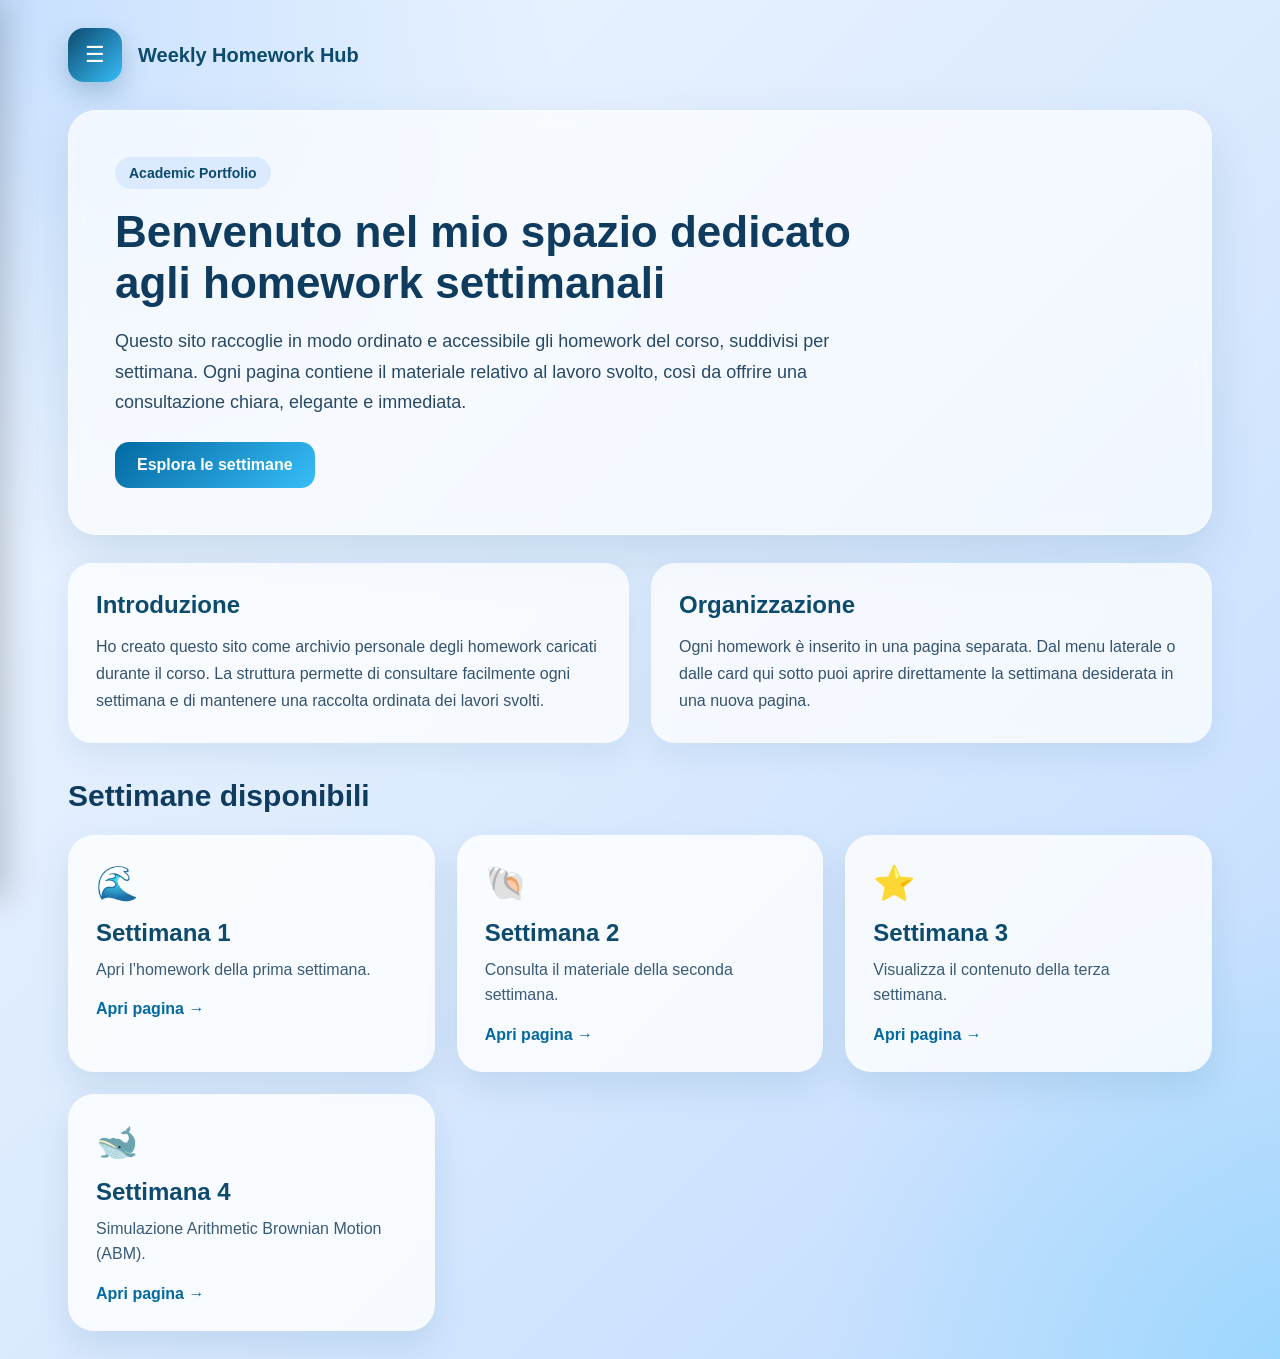
==== index.html @ 52204035 "Update index.html" ====
<!DOCTYPE html>
<html lang="it">
<head>
  <meta charset="UTF-8" />
  <meta name="viewport" content="width=device-width, initial-scale=1.0" />
  <title>Weekly Homework Hub</title>
  <link rel="stylesheet" href="style.css" />
</head>
<body>

  <div class="overlay" id="overlay" onclick="toggleSidebar()"></div>

  <aside class="sidebar" id="sidebar">
    <div class="sidebar-top">
      <h2>Homework Hub</h2>
      <button class="close-btn" onclick="toggleSidebar()">✕</button>
    </div>

    <p class="sidebar-text">Seleziona una settimana</p>

    <nav class="sidebar-nav">
      <a href="settimana1.html" target="_blank">🌊 Settimana 1</a>
      <a href="settimana2.html" target="_blank">🐚 Settimana 2</a>
      <a href="settimana3.html" target="_blank">⭐ Settimana 3</a>
      <a href="settimana4.html" target="_blank">🐋 Settimana 4</a>
    </nav>
  </aside>

  <main class="main-content">
    <header class="topbar">
      <button class="menu-btn" onclick="toggleSidebar()">☰</button>
      <div class="brand">Weekly Homework Hub</div>
    </header>

    <section class="hero">
      <div class="hero-badge">Academic Portfolio</div>
      <h1>Benvenuto nel mio spazio dedicato agli homework settimanali</h1>
      <p>
        Questo sito raccoglie in modo ordinato e accessibile gli homework del corso,
        suddivisi per settimana. Ogni pagina contiene il materiale relativo al lavoro svolto,
        così da offrire una consultazione chiara, elegante e immediata.
      </p>
      <a href="#settimane" class="hero-btn">Esplora le settimane</a>
    </section>

    <section class="intro-section">
      <div class="intro-card">
        <h2>Introduzione</h2>
        <p>
          Ho creato questo sito come archivio personale degli homework caricati durante il corso.
          La struttura permette di consultare facilmente ogni settimana e di mantenere una raccolta
          ordinata dei lavori svolti.
        </p>
      </div>

      <div class="intro-card">
        <h2>Organizzazione</h2>
        <p>
          Ogni homework è inserito in una pagina separata. Dal menu laterale o dalle card qui sotto
          puoi aprire direttamente la settimana desiderata in una nuova pagina.
        </p>
      </div>
    </section>

    <section class="weeks-section" id="settimane">
      <h2 class="section-title">Settimane disponibili</h2>

      <div class="weeks-grid">
        <a class="week-card" href="settimana1.html" target="_blank">
          <div class="week-icon">🌊</div>
          <h3>Settimana 1</h3>
          <p>Apri l’homework della prima settimana.</p>
          <span>Apri pagina →</span>
        </a>

        <a class="week-card" href="settimana2.html" target="_blank">
          <div class="week-icon">🐚</div>
          <h3>Settimana 2</h3>
          <p>Consulta il materiale della seconda settimana.</p>
          <span>Apri pagina →</span>
        </a>

        <a class="week-card" href="settimana3.html" target="_blank">
          <div class="week-icon">⭐</div>
          <h3>Settimana 3</h3>
          <p>Visualizza il contenuto della terza settimana.</p>
          <span>Apri pagina →</span>
        </a>

        <a class="week-card" href="settimana4.html" target="_blank">
          <div class="week-icon">🐋</div>
          <h3>Settimana 4</h3>
          <p>Simulazione Arithmetic Brownian Motion (ABM).</p>
          <span>Apri pagina →</span>
        </a>
      </div>
    </section>
  </main>

  <script
---- style.css ----
*{
  margin: 0;
  padding: 0;
  box-sizing: border-box;
  font-family: Arial, sans-serif;
}

html {
  scroll-behavior: smooth;
}

body {
  min-height: 100vh;
  background:
    radial-gradient(circle at top left, rgba(191, 219, 254, 0.85), transparent 30%),
    radial-gradient(circle at bottom right, rgba(125, 211, 252, 0.5), transparent 25%),
    linear-gradient(135deg, #eff6ff, #dbeafe, #bfdbfe);
  color: #0f2942;
}

/* LANDING PAGE */
.landing-page {
  overflow: hidden;
  position: relative;
  display: flex;
  align-items: center;
  justify-content: center;
  background:
    radial-gradient(circle at 20% 20%, rgba(255,255,255,0.18), transparent 20%),
    radial-gradient(circle at 80% 30%, rgba(125,211,252,0.15), transparent 22%),
    linear-gradient(180deg, #031525, #083358, #0c4a6e, #0369a1, #0ea5e9);
}

/* Luci */
.landing-glow {
  position: absolute;
  border-radius: 999px;
  filter: blur(90px);
  z-index: 0;
  opacity: 0.45;
}

.landing-glow-1 {
  width: 280px;
  height: 280px;
  background: rgba(186, 230, 253, 0.35);
  top: 8%;
  left: 8%;
}

.landing-glow-2 {
  width: 340px;
  height: 340px;
  background: rgba(255, 255, 255, 0.14);
  bottom: 8%;
  right: 10%;
}

/* Onde */
.wave {
  position: absolute;
  left: -10%;
  width: 120%;
  border-radius: 45% 55% 0 0;
  opacity: 0.18;
  z-index: 0;
}

.wave-1 {
  bottom: -30px;
  height: 180px;
  background: linear-gradient(180deg, rgba(255,255,255,0.18), rgba(186,230,253,0.12));
  animation: waveMove 8s ease-in-out infinite;
}

.wave-2 {
  bottom: -55px;
  height: 220px;
  background: linear-gradient(180deg, rgba(125,211,252,0.14), rgba(255,255,255,0.08));
  animation: waveMove 11s ease-in-out infinite reverse;
}

/* Box centrale */
.landing-container {
  position: relative;
  z-index: 2;
  width: min(90%, 760px);
  text-align: center;
  padding: 54px 36px;
  border-radius: 32px;
  background: rgba(255, 255, 255, 0.08);
  backdrop-filter: blur(16px);
  border: 1px solid rgba(255, 255, 255, 0.14);
  box-shadow: 0 24px 60px rgba(0, 0, 0, 0.22);
  animation: fadeUp 1s ease;
}

.landing-badge {
  display: inline-block;
  padding: 8px 16px;
  border-radius: 999px;
  background: rgba(255,255,255,0.14);
  color: #eff6ff;
  font-size: 14px;
  font-weight: bold;
  margin-bottom: 18px;
  letter-spacing: 0.3px;
}

.landing-container h1 {
  font-size: 56px;
  color: white;
  margin-bottom: 18px;
  line-height: 1.08;
}

.landing-container p {
  font-size: 18px;
  line-height: 1.75;
  color: #e0f2fe;
  max-width: 620px;
  margin: 0 auto 24px auto;
}

.loading-text {
  font-size: 17px;
  color: #dbeafe;
  margin-bottom: 28px;
  letter-spacing: 1px;
  animation: pulseText 1.8s infinite;
}

.enter-btn {
  display: inline-block;
  text-decoration: none;
  background: linear-gradient(135deg, #ffffff, #dbeafe);
  color: #0c4a6e;
  padding: 15px 28px;
  border-radius: 16px;
  font-weight: bold;
  font-size: 16px;
  transition: 0.25s ease;
  box-shadow: 0 10px 30px rgba(0,0,0,0.18);
}

.enter-btn:hover {
  transform: translateY(-3px) scale(1.02);
  box-shadow: 0 16px 34px rgba(0,0,0,0.24);
}

/* Elementi marini */
.ocean-elements {
  position: absolute;
  inset: 0;
  overflow: hidden;
  z-index: 1;
  pointer-events: none;
}

/* Bolle */
.bubble {
  position: absolute;
  bottom: -80px;
  border-radius: 50%;
  background: radial-gradient(circle at 30% 30%, rgba(255,255,255,0.9), rgba(186,230,253,0.22));
  border: 1px solid rgba(255,255,255,0.28);
  opacity: 0.6;
  animation: bubbleRise linear infinite;
}

.bubble-1 { left: 8%; width: 18px; height: 18px; animation-duration: 7s; animation-delay: 0s; }
.bubble-2 { left: 16%; width: 26px; height: 26px; animation-duration: 10s; animation-delay: 2s; }
.bubble-3 { left: 27%; width: 14px; height: 14px; animation-duration: 8s; animation-delay: 1s; }
.bubble-4 { left: 39%; width: 22px; height: 22px; animation-duration: 11s; animation-delay: 3s; }
.bubble-5 { left: 52%; width: 16px; height: 16px; animation-duration: 9s; animation-delay: 1.5s; }
.bubble-6 { left: 64%; width: 28px; height: 28px; animation-duration: 12s; animation-delay: 4s; }
.bubble-7 { left: 73%; width: 15px; height: 15px; animation-duration: 8.5s; animation-delay: 2.2s; }
.bubble-8 { left: 84%; width: 24px; height: 24px; animation-duration: 10.5s; animation-delay: 5s; }
.bubble-9 { left: 91%; width: 13px; height: 13px; animation-duration: 7.5s; animation-delay: 2.8s; }
.bubble-10 { left: 96%; width: 20px; height: 20px; animation-duration: 9.5s; animation-delay: 4.5s; }

/* Forme marine */
.sea-shape {
  position: absolute;
  opacity: 0.24;
  animation: floatSoft 8s ease-in-out infinite;
}

/* Conchiglia */
.shell {
  width: 70px;
  height: 55px;
  background: linear-gradient(180deg, rgba(255,255,255,0.55), rgba(186,230,253,0.18));
  border-radius: 50% 50% 60% 60%;
  box-shadow: inset 0 0 0 2px rgba(255,255,255,0.12);
}

.shell::before,
.shell::after {
  content: "";
  position: absolute;
  top: 8px;
  bottom: 8px;
  width: 2px;
  background: rgba(255,255,255,0.18);
  border-radius: 2px;
}

.shell::before {
  left: 24px;
}

.shell::after {
  right: 24px;
}

.shell-1 {
  left: 10%;
  top: 18%;
}

.shell-2 {
  right: 12%;
  top: 62%;
  transform: scale(0.85);
}

/* Stella marina */
.starfish {
  width: 54px;
  height: 54px;
}

.starfish::before,
.starfish::after {
  content: "";
  position: absolute;
  inset: 0;
  background: rgba(255,255,255,0.16);
  clip-path: polygon(50% 0%, 61% 35%, 98% 35%, 68% 57%, 79% 92%, 50% 70%, 21% 92%, 32% 57%, 2% 35%, 39% 35%);
  border-radius: 12px;
}

.starfish::after {
  transform: rotate(18deg);
  opacity: 0.65;
}

.starfish-1 {
  left: 78%;
  top: 20%;
}

.starfish-2 {
  left: 22%;
  top: 72%;
  transform: scale(0.8);
}

/* Corallo */
.coral {
  width: 52px;
  height: 80px;
}

.coral::before,
.coral::after {
  content: "";
  position: absolute;
  bottom: 0;
  width: 12px;
  background: rgba(255,255,255,0.14);
  border-radius: 20px 20px 0 0;
}

.coral::before {
  height: 80px;
  left: 20px;
}

.coral::after {
  height: 55px;
  left: 0;
  transform: rotate(-18deg);
}

.coral span {
  display: none;
}

.coral-1 {
  left: 6%;
  bottom: 12%;
}

.coral-2 {
  right: 7%;
  bottom: 16%;
  transform: scale(0.9);
}

/* Overlay */
.overlay {
  position: fixed;
  inset: 0;
  background: rgba(0, 20, 40, 0.28);
  opacity: 0;
  visibility: hidden;
  transition: 0.3s ease;
  z-index: 998;
}

.overlay.active {
  opacity: 1;
  visibility: visible;
}

/* Sidebar */
.sidebar {
  position: fixed;
  top: 0;
  left: -290px;
  width: 290px;
  height: 100%;
  background: linear-gradient(180deg, #0f3b5f, #0c4a6e, #0369a1);
  color: white;
  padding: 24px 20px;
  z-index: 999;
  transition: left 0.35s ease;
  box-shadow: 8px 0 30px rgba(0, 0, 0, 0.18);
}

.sidebar.active {
  left: 0;
}

.sidebar-top {
  display: flex;
  align-items: center;
  justify-content: space-between;
  margin-bottom: 18px;
}

.sidebar-top h2 {
  font-size: 24px;
  font-weight: bold;
}

.close-btn {
  background: rgba(255, 255, 255, 0.15);
  border: none;
  color: white;
  font-size: 18px;
  width: 36px;
  height: 36px;
  border-radius: 10px;
  cursor: pointer;
  transition: 0.2s ease;
}

.close-btn:hover {
  background: rgba(255, 255, 255, 0.25);
}

.sidebar-text {
  font-size: 14px;
  opacity: 0.9;
  margin-bottom: 24px;
}

.sidebar-nav {
  display: flex;
  flex-direction: column;
  gap: 12px;
}

.sidebar-nav a {
  text-decoration: none;
  color: white;
  padding: 14px 16px;
  border-radius: 14px;
  background: rgba(255, 255, 255, 0.1);
  transition: 0.25s ease;
  font-size: 17px;
}

.sidebar-nav a:hover {
  transform: translateX(6px);
  background: rgba(255, 255, 255, 0.2);
}

/* Main */
.main-content {
  padding: 28px;
  max-width: 1200px;
  margin: 0 auto;
}

.topbar {
  display: flex;
  align-items: center;
  gap: 16px;
  margin-bottom: 28px;
}

.menu-btn {
  border: none;
  background: linear-gradient(135deg, #0c4a6e, #38bdf8);
  color: white;
  font-size: 22px;
  width: 54px;
  height: 54px;
  border-radius: 16px;
  cursor: pointer;
  box-shadow: 0 10px 25px rgba(12, 74, 110, 0.25);
  transition: transform 0.2s ease, box-shadow 0.2s ease;
}

.menu-btn:hover {
  transform: translateY(-2px);
  box-shadow: 0 14px 30px rgba(12, 74, 110, 0.35);
}

.brand {
  font-size: 20px;
  font-weight: 700;
  color: #0c4a6e;
}

/* Hero */
.hero {
  background: rgba(255, 255, 255, 0.68);
  backdrop-filter: blur(10px);
  border: 1px solid rgba(255, 255, 255, 0.48);
  border-radius: 28px;
  padding: 46px;
  box-shadow: 0 20px 50px rgba(12, 74, 110, 0.12);
  margin-bottom: 28px;
  animation: fadeUp 0.8s ease;
}

.hero-badge {
  display: inline-block;
  background: #dbeafe;
  color: #0c4a6e;
  padding: 8px 14px;
  border-radius: 999px;
  font-size: 14px;
  font-weight: bold;
  margin-bottom: 18px;
}

.hero h1 {
  font-size: 44px;
  line-height: 1.15;
  margin-bottom: 18px;
  color: #0f3b5f;
  max-width: 820px;
}

.hero p {
  font-size: 18px;
  line-height: 1.7;
  max-width: 800px;
  color: #284966;
  margin-bottom: 24px;
}

.hero-btn {
  display: inline-block;
  text-decoration: none;
  color: white;
  background: linear-gradient(135deg, #0369a1, #38bdf8);
  padding: 14px 22px;
  border-radius: 14px;
  font-weight: bold;
  transition: 0.25s ease;
}

.hero-btn:hover {
  transform: translateY(-2px);
  box-shadow: 0 10px 20px rgba(3, 105, 161, 0.25);
}

/* Intro */
.intro-section {
  display: grid;
  grid-template-columns: repeat(2, 1fr);
  gap: 22px;
  margin-bottom: 36px;
}

.intro-card {
  background: rgba(255, 255, 255, 0.74);
  backdrop-filter: blur(10px);
  padding: 28px;
  border-radius: 24px;
  box-shadow: 0 12px 30px rgba(12, 74, 110, 0.08);
  animation: fadeUp 1s ease;
}

.intro-card h2 {
  color: #0c4a6e;
  margin-bottom: 14px;
  font-size: 24px;
}

.intro-card p {
  line-height: 1.7;
  color: #35536e;
}

/* Weeks */
.weeks-section {
  margin-top: 10px;
}

.section-title {
  font-size: 30px;
  color: #0f3b5f;
  margin-bottom: 22px;
}

.weeks-grid {
  display: grid;
  grid-template-columns: repeat(3, 1fr);
  gap: 22px;
}

.week-card {
  text-decoration: none;
  color: inherit;
  background: rgba(255, 255, 255, 0.8);
  backdrop-filter: blur(8px);
  border-radius: 26px;
  padding: 28px;
  box-shadow: 0 16px 35px rgba(12, 74, 110, 0.1);
  transition: transform 0.25s ease, box-shadow 0.25s ease;
  animation: fadeUp 1.1s ease;
}

.week-card:hover {
  transform: translateY(-8px);
  box-shadow: 0 22px 45px rgba(12, 74, 110, 0.16);
}

.week-icon {
  font-size: 34px;
  margin-bottom: 16px;
}

.week-card h3 {
  font-size: 24px;
  color: #0c4a6e;
  margin-bottom: 10px;
}

.week-card p {
  line-height: 1.6;
  color: #3a5b76;
  margin-bottom: 18px;
}

.week-card span {
  color: #0369a1;
  font-weight: bold;
}

/* Pages weeks */
.week-page {
  min-height: 100vh;
  padding: 36px 20px;
}

.week-wrapper {
  max-width: 1000px;
  margin: 0 auto;
}

.back-link {
  display: inline-block;
  margin-bottom: 20px;
  text-decoration: none;
  color: #0c4a6e;
  font-weight: bold;
}

.content-card {
  background: rgba(255, 255, 255, 0.78);
  backdrop-filter: blur(10px);
  border-radius: 28px;
  padding: 34px;
  box-shadow: 0 18px 40px rgba(12, 74, 110, 0.1);
}

.content-card h1 {
  font-size: 38px;
  color: #0f3b5f;
  margin-bottom: 16px;
}

.content-card p {
  font-size: 17px;
  line-height: 1.75;
  color: #35536e;
  margin-bottom: 16px;
}

.homework-box {
  margin-top: 22px;
  padding: 22px;
  border-radius: 20px;
  background: linear-gradient(135deg, #eff6ff, #dbeafe);
  border: 1px solid #bfdbfe;
}

.homework-box h2 {
  color: #0c4a6e;
  margin-bottom: 12px;
}

.homework-box p {
  margin-bottom: 10px;
}

/* Animazioni */
@keyframes fadeUp {
  from {
    opacity: 0;
    transform: translateY(18px);
  }
  to {
    opacity: 1;
    transform: translateY(0);
  }
}

@keyframes pulseText {
  0% {
    opacity: 0.45;
  }
  50% {
    opacity: 1;
  }
  100% {
    opacity: 0.45;
  }
}

@keyframes bubbleRise {
  0% {
    transform: translateY(0) translateX(0) scale(0.9);
    opacity: 0;
  }
  10% {
    opacity: 0.6;
  }
  50% {
    transform: translateY(-45vh) translateX(18px) scale(1.02);
  }
  100% {
    transform: translateY(-115vh) translateX(-12px) scale(1.1);
    opacity: 0;
  }
}

@keyframes floatSoft {
  0% {
    transform: translateY(0px) rotate(0deg);
  }
  50% {
    transform: translateY(-10px) rotate(3deg);
  }
  100% {
    transform: translateY(0px) rotate(0deg);
  }
}

@keyframes waveMove {
  0% {
    transform: translateX(0) translateY(0);
  }
  50% {
    transform: translateX(2%) translateY(-8px);
  }
  100% {
    transform: translateX(0) translateY(0);
  }
}

/* Responsive */
@media (max-width: 900px) {
  .landing-container h1 {
    font-size: 40px;
  }

  .landing-container p {
    font-size: 16px;
  }

  .hero h1 {
    font-size: 34px;
  }

  .intro-section {
    grid-template-columns: 1fr;
  }

  .weeks-grid {
    grid-template-columns: 1fr;
  }

  .landing-container {
    padding: 42px 24px;
  }

  .shell,
  .starfish,
  .coral {
    transform: scale(0.75);
  }
}
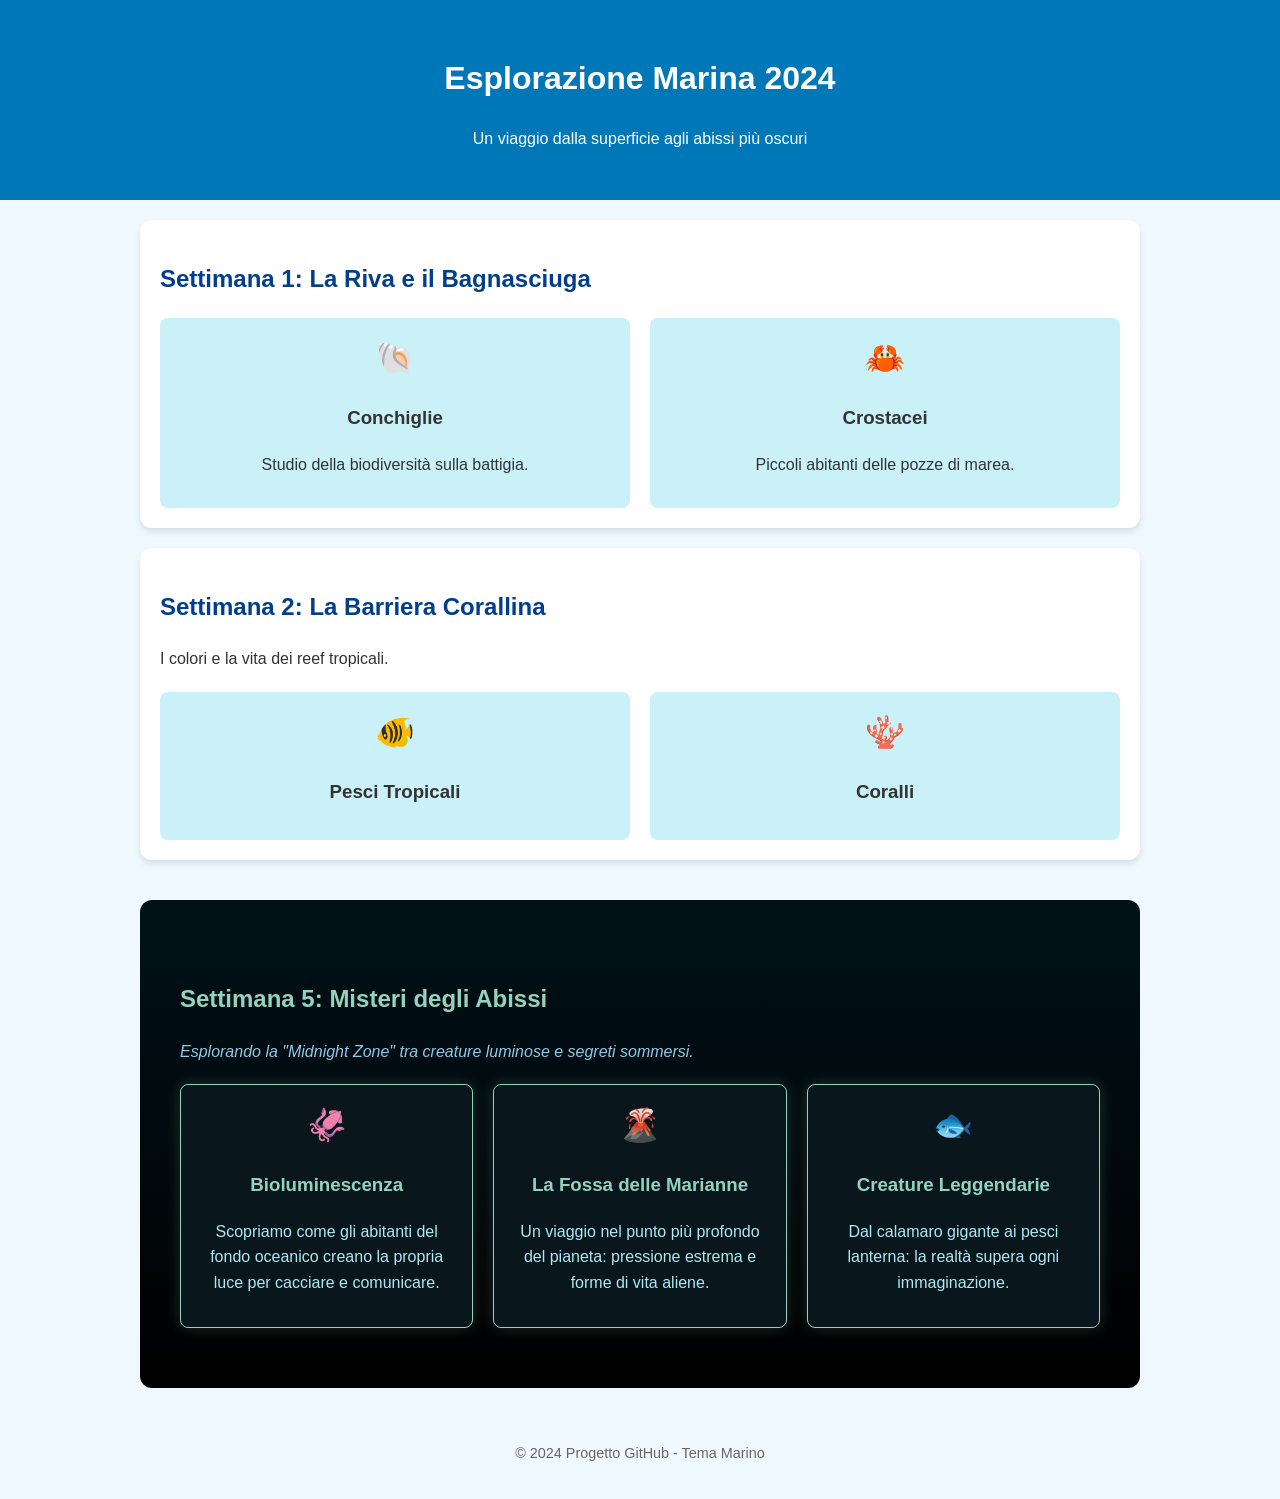
==== commit 8f203f66: "Update index.html" ====
--- a/index.html
+++ b/index.html
@@ -1,101 +1,162 @@
 <!DOCTYPE html>
 <html lang="it">
 <head>
-  <meta charset="UTF-8" />
-  <meta name="viewport" content="width=device-width, initial-scale=1.0" />
-  <title>Weekly Homework Hub</title>
-  <link rel="stylesheet" href="style.css" />
+    <meta charset="UTF-8">
+    <meta name="viewport" content="width=device-width, initial-scale=1.0">
+    <title>Il Mio Diario Marino</title>
+    <style>
+        /* Reset e Stili Base */
+        body {
+            font-family: 'Segoe UI', Tahoma, Geneva, Verdana, sans-serif;
+            margin: 0;
+            line-height: 1.6;
+            background-color: #f0f8ff;
+            color: #333;
+        }
+
+        header {
+            background-color: #0077b6;
+            color: white;
+            text-align: center;
+            padding: 2rem 0;
+        }
+
+        .container {
+            max-width: 1000px;
+            margin: auto;
+            padding: 20px;
+        }
+
+        /* Stile Sezioni Settimane 1-4 */
+        .marine-section {
+            background: white;
+            margin-bottom: 20px;
+            padding: 20px;
+            border-radius: 12px;
+            box-shadow: 0 4px 6px rgba(0,0,0,0.1);
+        }
+
+        h2 { color: #023e8a; }
+
+        .content-grid {
+            display: grid;
+            grid-template-columns: repeat(auto-fit, minmax(250px, 1fr));
+            gap: 20px;
+            margin-top: 20px;
+        }
+
+        .card {
+            padding: 15px;
+            border-radius: 8px;
+            background: #caf0f8;
+            text-align: center;
+            transition: transform 0.3s ease;
+        }
+
+        .card:hover { transform: translateY(-5px); }
+        .icon { font-size: 2rem; display: block; margin-bottom: 10px; }
+
+        /* --- STILE SPECIALE SETTIMANA 5: ABISSI --- */
+        .deep-sea {
+            background: linear-gradient(180deg, #001219 0%, #000000 100%);
+            color: #e0fbfc;
+            border-radius: 12px;
+            padding: 40px 20px;
+            margin-top: 40px;
+        }
+
+        .deep-sea h2 { color: #94d2bd; }
+        .deep-sea .subtitle { color: #8ecae6; font-style: italic; }
+
+        .bioluminescence {
+            border: 1px solid #94d2bd;
+            box-shadow: 0 0 15px rgba(148, 210, 189, 0.2);
+            background: rgba(10, 25, 30, 0.9) !important;
+        }
+
+        .deep-sea .card h3 { color: #94d2bd; }
+        .deep-sea .card p { color: #ade8f4; }
+
+        footer {
+            text-align: center;
+            padding: 20px;
+            font-size: 0.9rem;
+            color: #666;
+        }
+    </style>
 </head>
 <body>
 
-  <div class="overlay" id="overlay" onclick="toggleSidebar()"></div>
+<header>
+    <h1>Esplorazione Marina 2024</h1>
+    <p>Un viaggio dalla superficie agli abissi più oscuri</p>
+</header>
 
-  <aside class="sidebar" id="sidebar">
-    <div class="sidebar-top">
-      <h2>Homework Hub</h2>
-      <button class="close-btn" onclick="toggleSidebar()">✕</button>
-    </div>
+<div class="container">
 
-    <p class="sidebar-text">Seleziona una settimana</p>
-
-    <nav class="sidebar-nav">
-      <a href="settimana1.html" target="_blank">🌊 Settimana 1</a>
-      <a href="settimana2.html" target="_blank">🐚 Settimana 2</a>
-      <a href="settimana3.html" target="_blank">⭐ Settimana 3</a>
-      <a href="settimana4.html" target="_blank">🐋 Settimana 4</a>
-    </nav>
-  </aside>
-
-  <main class="main-content">
-    <header class="topbar">
-      <button class="menu-btn" onclick="toggleSidebar()">☰</button>
-      <div class="brand">Weekly Homework Hub</div>
-    </header>
-
-    <section class="hero">
-      <div class="hero-badge">Academic Portfolio</div>
-      <h1>Benvenuto nel mio spazio dedicato agli homework settimanali</h1>
-      <p>
-        Questo sito raccoglie in modo ordinato e accessibile gli homework del corso,
-        suddivisi per settimana. Ogni pagina contiene il materiale relativo al lavoro svolto,
-        così da offrire una consultazione chiara, elegante e immediata.
-      </p>
-      <a href="#settimane" class="hero-btn">Esplora le settimane</a>
+    <section id="settimana-1" class="marine-section">
+        <h2>Settimana 1: La Riva e il Bagnasciuga</h2>
+        <div class="content-grid">
+            <div class="card">
+                <span class="icon">🐚</span>
+                <h3>Conchiglie</h3>
+                <p>Studio della biodiversità sulla battigia.</p>
+            </div>
+            <div class="card">
+                <span class="icon">🦀</span>
+                <h3>Crostacei</h3>
+                <p>Piccoli abitanti delle pozze di marea.</p>
+            </div>
+        </div>
     </section>
 
-    <section class="intro-section">
-      <div class="intro-card">
-        <h2>Introduzione</h2>
-        <p>
-          Ho creato questo sito come archivio personale degli homework caricati durante il corso.
-          La struttura permette di consultare facilmente ogni settimana e di mantenere una raccolta
-          ordinata dei lavori svolti.
-        </p>
-      </div>
-
-      <div class="intro-card">
-        <h2>Organizzazione</h2>
-        <p>
-          Ogni homework è inserito in una pagina separata. Dal menu laterale o dalle card qui sotto
-          puoi aprire direttamente la settimana desiderata in una nuova pagina.
-        </p>
-      </div>
+    <section id="settimana-2" class="marine-section">
+        <h2>Settimana 2: La Barriera Corallina</h2>
+        <p>I colori e la vita dei reef tropicali.</p>
+        <div class="content-grid">
+            <div class="card">
+                <span class="icon">🐠</span>
+                <h3>Pesci Tropicali</h3>
+            </div>
+            <div class="card">
+                <span class="icon">🪸</span>
+                <h3>Coralli</h3>
+            </div>
+        </div>
     </section>
 
-    <section class="weeks-section" id="settimane">
-      <h2 class="section-title">Settimane disponibili</h2>
+    <section id="settimana-5" class="deep-sea">
+        <div class="container">
+            <h2>Settimana 5: Misteri degli Abissi</h2>
+            <p class="subtitle">Esplorando la "Midnight Zone" tra creature luminose e segreti sommersi.</p>
+            
+            <div class="content-grid">
+                <div class="card bioluminescence">
+                    <span class="icon">🦑</span>
+                    <h3>Bioluminescenza</h3>
+                    <p>Scopriamo come gli abitanti del fondo oceanico creano la propria luce per cacciare e comunicare.</p>
+                </div>
+                
+                <div class="card bioluminescence">
+                    <span class="icon">🌋</span>
+                    <h3>La Fossa delle Marianne</h3>
+                    <p>Un viaggio nel punto più profondo del pianeta: pressione estrema e forme di vita aliene.</p>
+                </div>
+                
+                <div class="card bioluminescence">
+                    <span class="icon">🐟</span>
+                    <h3>Creature Leggendarie</h3>
+                    <p>Dal calamaro gigante ai pesci lanterna: la realtà supera ogni immaginazione.</p>
+                </div>
+            </div>
+        </div>
+    </section>
 
-      <div class="weeks-grid">
-        <a class="week-card" href="settimana1.html" target="_blank">
-          <div class="week-icon">🌊</div>
-          <h3>Settimana 1</h3>
-          <p>Apri l’homework della prima settimana.</p>
-          <span>Apri pagina →</span>
-        </a>
+</div>
 
-        <a class="week-card" href="settimana2.html" target="_blank">
-          <div class="week-icon">🐚</div>
-          <h3>Settimana 2</h3>
-          <p>Consulta il materiale della seconda settimana.</p>
-          <span>Apri pagina →</span>
-        </a>
+<footer>
+    <p>&copy; 2024 Progetto GitHub - Tema Marino</p>
+</footer>
 
-        <a class="week-card" href="settimana3.html" target="_blank">
-          <div class="week-icon">⭐</div>
-          <h3>Settimana 3</h3>
-          <p>Visualizza il contenuto della terza settimana.</p>
-          <span>Apri pagina →</span>
-        </a>
-
-        <a class="week-card" href="settimana4.html" target="_blank">
-          <div class="week-icon">🐋</div>
-          <h3>Settimana 4</h3>
-          <p>Simulazione Arithmetic Brownian Motion (ABM).</p>
-          <span>Apri pagina →</span>
-        </a>
-      </div>
-    </section>
-  </main>
-
-  <script
-
+</body>
+</html>
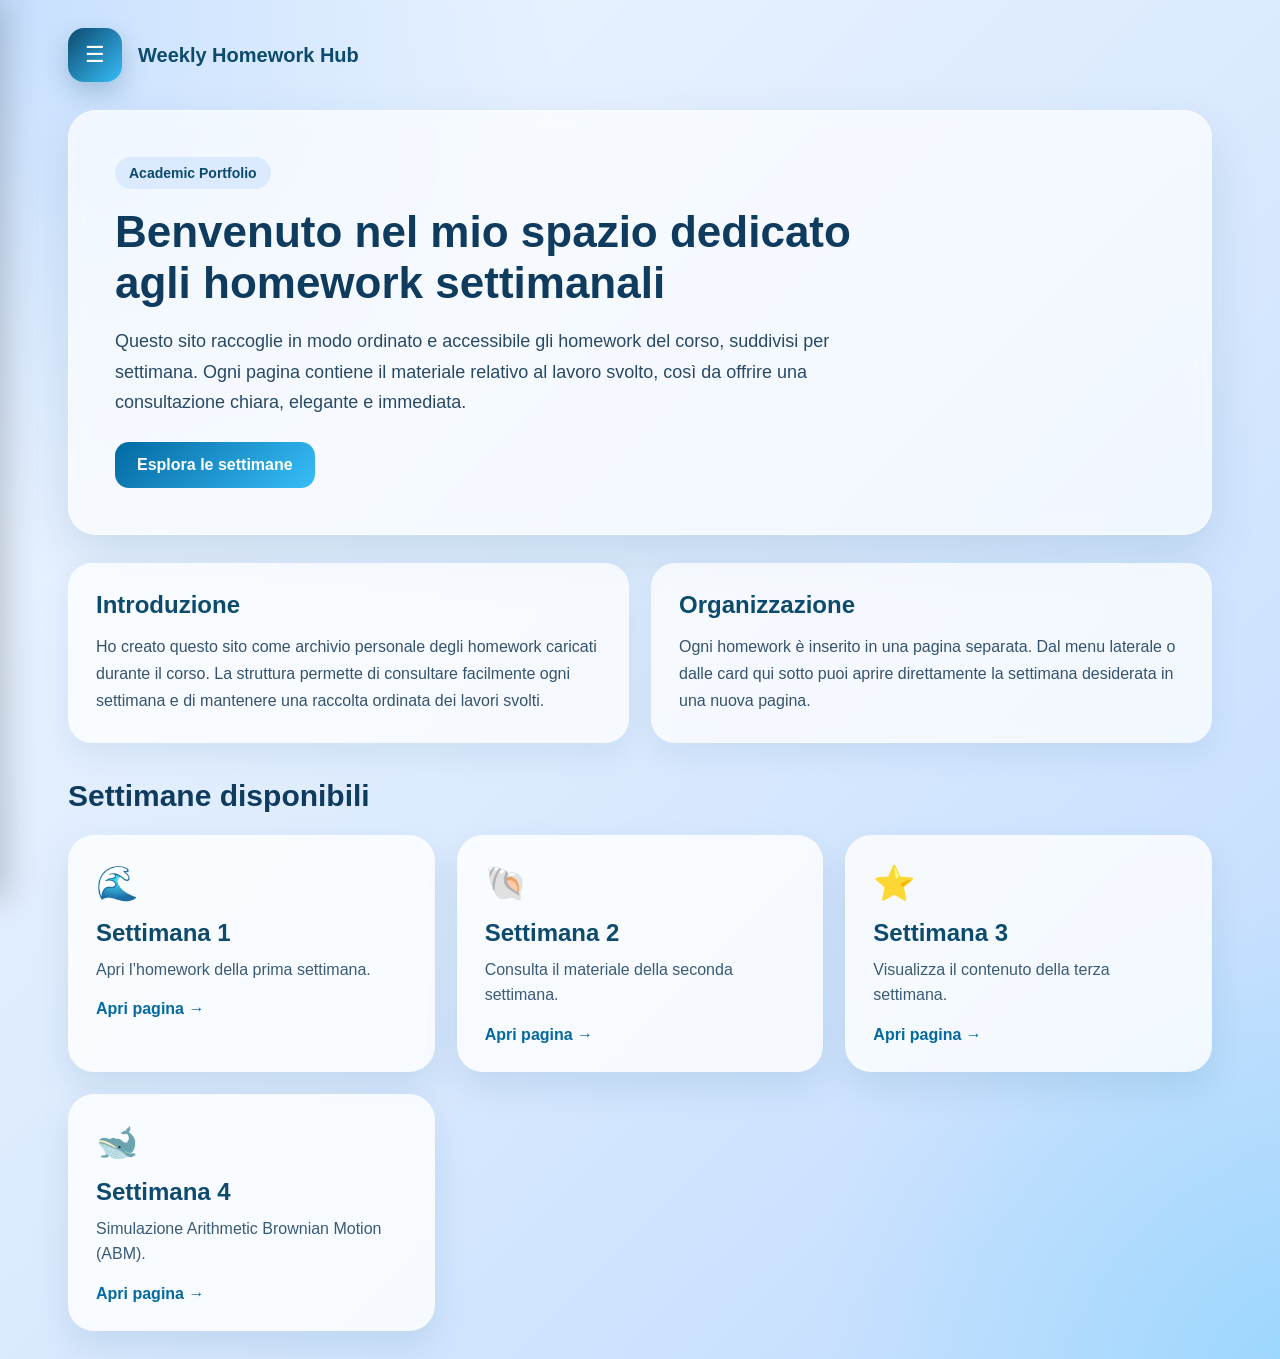
==== commit a8840232: "Update index.html" ====
--- a/index.html
+++ b/index.html
@@ -1,162 +1,110 @@
 <!DOCTYPE html>
 <html lang="it">
 <head>
-    <meta charset="UTF-8">
-    <meta name="viewport" content="width=device-width, initial-scale=1.0">
-    <title>Il Mio Diario Marino</title>
-    <style>
-        /* Reset e Stili Base */
-        body {
-            font-family: 'Segoe UI', Tahoma, Geneva, Verdana, sans-serif;
-            margin: 0;
-            line-height: 1.6;
-            background-color: #f0f8ff;
-            color: #333;
-        }
-
-        header {
-            background-color: #0077b6;
-            color: white;
-            text-align: center;
-            padding: 2rem 0;
-        }
-
-        .container {
-            max-width: 1000px;
-            margin: auto;
-            padding: 20px;
-        }
-
-        /* Stile Sezioni Settimane 1-4 */
-        .marine-section {
-            background: white;
-            margin-bottom: 20px;
-            padding: 20px;
-            border-radius: 12px;
-            box-shadow: 0 4px 6px rgba(0,0,0,0.1);
-        }
-
-        h2 { color: #023e8a; }
-
-        .content-grid {
-            display: grid;
-            grid-template-columns: repeat(auto-fit, minmax(250px, 1fr));
-            gap: 20px;
-            margin-top: 20px;
-        }
-
-        .card {
-            padding: 15px;
-            border-radius: 8px;
-            background: #caf0f8;
-            text-align: center;
-            transition: transform 0.3s ease;
-        }
-
-        .card:hover { transform: translateY(-5px); }
-        .icon { font-size: 2rem; display: block; margin-bottom: 10px; }
-
-        /* --- STILE SPECIALE SETTIMANA 5: ABISSI --- */
-        .deep-sea {
-            background: linear-gradient(180deg, #001219 0%, #000000 100%);
-            color: #e0fbfc;
-            border-radius: 12px;
-            padding: 40px 20px;
-            margin-top: 40px;
-        }
-
-        .deep-sea h2 { color: #94d2bd; }
-        .deep-sea .subtitle { color: #8ecae6; font-style: italic; }
-
-        .bioluminescence {
-            border: 1px solid #94d2bd;
-            box-shadow: 0 0 15px rgba(148, 210, 189, 0.2);
-            background: rgba(10, 25, 30, 0.9) !important;
-        }
-
-        .deep-sea .card h3 { color: #94d2bd; }
-        .deep-sea .card p { color: #ade8f4; }
-
-        footer {
-            text-align: center;
-            padding: 20px;
-            font-size: 0.9rem;
-            color: #666;
-        }
-    </style>
+  <meta charset="UTF-8" />
+  <meta name="viewport" content="width=device-width, initial-scale=1.0" />
+  <title>Weekly Homework Hub</title>
+  <link rel="stylesheet" href="style.css" />
 </head>
 <body>
 
-<header>
-    <h1>Esplorazione Marina 2024</h1>
-    <p>Un viaggio dalla superficie agli abissi più oscuri</p>
-</header>
+  <div class="overlay" id="overlay" onclick="toggleSidebar()"></div>
 
-<div class="container">
+  <aside class="sidebar" id="sidebar">
+    <div class="sidebar-top">
+      <h2>Homework Hub</h2>
+      <button class="close-btn" onclick="toggleSidebar()">✕</button>
+    </div>
 
-    <section id="settimana-1" class="marine-section">
-        <h2>Settimana 1: La Riva e il Bagnasciuga</h2>
-        <div class="content-grid">
-            <div class="card">
-                <span class="icon">🐚</span>
-                <h3>Conchiglie</h3>
-                <p>Studio della biodiversità sulla battigia.</p>
-            </div>
-            <div class="card">
-                <span class="icon">🦀</span>
-                <h3>Crostacei</h3>
-                <p>Piccoli abitanti delle pozze di marea.</p>
-            </div>
-        </div>
+    <p class="sidebar-text">Seleziona una settimana</p>
+
+    <nav class="sidebar-nav">
+      <a href="settimane/settimana1.html" target="_blank">🌊 Settimana 1</a>
+      <a href="settimane/settimana2.html" target="_blank">🐚 Settimana 2</a>
+      <a href="settimane/settimana3.html" target="_blank">⭐ Settimana 3</a>
+      <a href="settimane/settimana4.html" target="_blank">🐋 Settimana 4</a>
+    </nav>
+  </aside>
+
+  <main class="main-content">
+    <header class="topbar">
+      <button class="menu-btn" onclick="toggleSidebar()">☰</button>
+      <div class="brand">Weekly Homework Hub</div>
+    </header>
+
+    <section class="hero">
+      <div class="hero-badge">Academic Portfolio</div>
+      <h1>Benvenuto nel mio spazio dedicato agli homework settimanali</h1>
+      <p>
+        Questo sito raccoglie in modo ordinato e accessibile gli homework del corso,
+        suddivisi per settimana. Ogni pagina contiene il materiale relativo al lavoro svolto,
+        così da offrire una consultazione chiara, elegante e immediata.
+      </p>
+      <a href="#settimane" class="hero-btn">Esplora le settimane</a>
     </section>
 
-    <section id="settimana-2" class="marine-section">
-        <h2>Settimana 2: La Barriera Corallina</h2>
-        <p>I colori e la vita dei reef tropicali.</p>
-        <div class="content-grid">
-            <div class="card">
-                <span class="icon">🐠</span>
-                <h3>Pesci Tropicali</h3>
-            </div>
-            <div class="card">
-                <span class="icon">🪸</span>
-                <h3>Coralli</h3>
-            </div>
-        </div>
+    <section class="intro-section">
+      <div class="intro-card">
+        <h2>Introduzione</h2>
+        <p>
+          Ho creato questo sito come archivio personale degli homework caricati durante il corso.
+          La struttura permette di consultare facilmente ogni settimana e di mantenere una raccolta
+          ordinata dei lavori svolti.
+        </p>
+      </div>
+
+      <div class="intro-card">
+        <h2>Organizzazione</h2>
+        <p>
+          Ogni homework è inserito in una pagina separata. Dal menu laterale o dalle card qui sotto
+          puoi aprire direttamente la settimana desiderata in una nuova pagina.
+        </p>
+      </div>
     </section>
 
-    <section id="settimana-5" class="deep-sea">
-        <div class="container">
-            <h2>Settimana 5: Misteri degli Abissi</h2>
-            <p class="subtitle">Esplorando la "Midnight Zone" tra creature luminose e segreti sommersi.</p>
-            
-            <div class="content-grid">
-                <div class="card bioluminescence">
-                    <span class="icon">🦑</span>
-                    <h3>Bioluminescenza</h3>
-                    <p>Scopriamo come gli abitanti del fondo oceanico creano la propria luce per cacciare e comunicare.</p>
-                </div>
-                
-                <div class="card bioluminescence">
-                    <span class="icon">🌋</span>
-                    <h3>La Fossa delle Marianne</h3>
-                    <p>Un viaggio nel punto più profondo del pianeta: pressione estrema e forme di vita aliene.</p>
-                </div>
-                
-                <div class="card bioluminescence">
-                    <span class="icon">🐟</span>
-                    <h3>Creature Leggendarie</h3>
-                    <p>Dal calamaro gigante ai pesci lanterna: la realtà supera ogni immaginazione.</p>
-                </div>
-            </div>
-        </div>
+    <section class="weeks-section" id="settimane">
+      <h2 class="section-title">Settimane disponibili</h2>
+
+      <div class="weeks-grid">
+        <a class="week-card" href="settimane/settimana1.html" target="_blank">
+          <div class="week-icon">🌊</div>
+          <h3>Settimana 1</h3>
+          <p>Apri l’homework della prima settimana.</p>
+          <span>Apri pagina →</span>
+        </a>
+
+        <a class="week-card" href="settimane/settimana2.html" target="_blank">
+          <div class="week-icon">🐚</div>
+          <h3>Settimana 2</h3>
+          <p>Consulta il materiale della seconda settimana.</p>
+          <span>Apri pagina →</span>
+        </a>
+
+        <a class="week-card" href="settimane/settimana3.html" target="_blank">
+          <div class="week-icon">⭐</div>
+          <h3>Settimana 3</h3>
+          <p>Visualizza il contenuto della terza settimana.</p>
+          <span>Apri pagina →</span>
+        </a>
+
+        <a class="week-card" href="settimane/settimana4.html" target="_blank">
+          <div class="week-icon">🐋</div>
+          <h3>Settimana 4</h3>
+          <p>Simulazione Arithmetic Brownian Motion (ABM).</p>
+          <span>Apri pagina →</span>
+        </a>
+      </div>
     </section>
+  </main>
 
-</div>
-
-<footer>
-    <p>&copy; 2024 Progetto GitHub - Tema Marino</p>
-</footer>
-
+  <script src="script.js"></script>
+  <script>
+    function toggleSidebar() {
+      const sidebar = document.getElementById('sidebar');
+      const overlay = document.getElementById('overlay');
+      sidebar.classList.toggle('active');
+      overlay.classList.toggle('active');
+    }
+  </script>
 </body>
 </html>
--- a/style.css
+++ b/style.css
@@ -0,0 +1,722 @@
+*{
+  margin: 0;
+  padding: 0;
+  box-sizing: border-box;
+  font-family: Arial, sans-serif;
+}
+
+html {
+  scroll-behavior: smooth;
+}
+
+body {
+  min-height: 100vh;
+  background:
+    radial-gradient(circle at top left, rgba(191, 219, 254, 0.85), transparent 30%),
+    radial-gradient(circle at bottom right, rgba(125, 211, 252, 0.5), transparent 25%),
+    linear-gradient(135deg, #eff6ff, #dbeafe, #bfdbfe);
+  color: #0f2942;
+}
+
+/* LANDING PAGE */
+.landing-page {
+  overflow: hidden;
+  position: relative;
+  display: flex;
+  align-items: center;
+  justify-content: center;
+  background:
+    radial-gradient(circle at 20% 20%, rgba(255,255,255,0.18), transparent 20%),
+    radial-gradient(circle at 80% 30%, rgba(125,211,252,0.15), transparent 22%),
+    linear-gradient(180deg, #031525, #083358, #0c4a6e, #0369a1, #0ea5e9);
+}
+
+/* Luci */
+.landing-glow {
+  position: absolute;
+  border-radius: 999px;
+  filter: blur(90px);
+  z-index: 0;
+  opacity: 0.45;
+}
+
+.landing-glow-1 {
+  width: 280px;
+  height: 280px;
+  background: rgba(186, 230, 253, 0.35);
+  top: 8%;
+  left: 8%;
+}
+
+.landing-glow-2 {
+  width: 340px;
+  height: 340px;
+  background: rgba(255, 255, 255, 0.14);
+  bottom: 8%;
+  right: 10%;
+}
+
+/* Onde */
+.wave {
+  position: absolute;
+  left: -10%;
+  width: 120%;
+  border-radius: 45% 55% 0 0;
+  opacity: 0.18;
+  z-index: 0;
+}
+
+.wave-1 {
+  bottom: -30px;
+  height: 180px;
+  background: linear-gradient(180deg, rgba(255,255,255,0.18), rgba(186,230,253,0.12));
+  animation: waveMove 8s ease-in-out infinite;
+}
+
+.wave-2 {
+  bottom: -55px;
+  height: 220px;
+  background: linear-gradient(180deg, rgba(125,211,252,0.14), rgba(255,255,255,0.08));
+  animation: waveMove 11s ease-in-out infinite reverse;
+}
+
+/* Box centrale */
+.landing-container {
+  position: relative;
+  z-index: 2;
+  width: min(90%, 760px);
+  text-align: center;
+  padding: 54px 36px;
+  border-radius: 32px;
+  background: rgba(255, 255, 255, 0.08);
+  backdrop-filter: blur(16px);
+  border: 1px solid rgba(255, 255, 255, 0.14);
+  box-shadow: 0 24px 60px rgba(0, 0, 0, 0.22);
+  animation: fadeUp 1s ease;
+}
+
+.landing-badge {
+  display: inline-block;
+  padding: 8px 16px;
+  border-radius: 999px;
+  background: rgba(255,255,255,0.14);
+  color: #eff6ff;
+  font-size: 14px;
+  font-weight: bold;
+  margin-bottom: 18px;
+  letter-spacing: 0.3px;
+}
+
+.landing-container h1 {
+  font-size: 56px;
+  color: white;
+  margin-bottom: 18px;
+  line-height: 1.08;
+}
+
+.landing-container p {
+  font-size: 18px;
+  line-height: 1.75;
+  color: #e0f2fe;
+  max-width: 620px;
+  margin: 0 auto 24px auto;
+}
+
+.loading-text {
+  font-size: 17px;
+  color: #dbeafe;
+  margin-bottom: 28px;
+  letter-spacing: 1px;
+  animation: pulseText 1.8s infinite;
+}
+
+.enter-btn {
+  display: inline-block;
+  text-decoration: none;
+  background: linear-gradient(135deg, #ffffff, #dbeafe);
+  color: #0c4a6e;
+  padding: 15px 28px;
+  border-radius: 16px;
+  font-weight: bold;
+  font-size: 16px;
+  transition: 0.25s ease;
+  box-shadow: 0 10px 30px rgba(0,0,0,0.18);
+}
+
+.enter-btn:hover {
+  transform: translateY(-3px) scale(1.02);
+  box-shadow: 0 16px 34px rgba(0,0,0,0.24);
+}
+
+/* Elementi marini */
+.ocean-elements {
+  position: absolute;
+  inset: 0;
+  overflow: hidden;
+  z-index: 1;
+  pointer-events: none;
+}
+
+/* Bolle */
+.bubble {
+  position: absolute;
+  bottom: -80px;
+  border-radius: 50%;
+  background: radial-gradient(circle at 30% 30%, rgba(255,255,255,0.9), rgba(186,230,253,0.22));
+  border: 1px solid rgba(255,255,255,0.28);
+  opacity: 0.6;
+  animation: bubbleRise linear infinite;
+}
+
+.bubble-1 { left: 8%; width: 18px; height: 18px; animation-duration: 7s; animation-delay: 0s; }
+.bubble-2 { left: 16%; width: 26px; height: 26px; animation-duration: 10s; animation-delay: 2s; }
+.bubble-3 { left: 27%; width: 14px; height: 14px; animation-duration: 8s; animation-delay: 1s; }
+.bubble-4 { left: 39%; width: 22px; height: 22px; animation-duration: 11s; animation-delay: 3s; }
+.bubble-5 { left: 52%; width: 16px; height: 16px; animation-duration: 9s; animation-delay: 1.5s; }
+.bubble-6 { left: 64%; width: 28px; height: 28px; animation-duration: 12s; animation-delay: 4s; }
+.bubble-7 { left: 73%; width: 15px; height: 15px; animation-duration: 8.5s; animation-delay: 2.2s; }
+.bubble-8 { left: 84%; width: 24px; height: 24px; animation-duration: 10.5s; animation-delay: 5s; }
+.bubble-9 { left: 91%; width: 13px; height: 13px; animation-duration: 7.5s; animation-delay: 2.8s; }
+.bubble-10 { left: 96%; width: 20px; height: 20px; animation-duration: 9.5s; animation-delay: 4.5s; }
+
+/* Forme marine */
+.sea-shape {
+  position: absolute;
+  opacity: 0.24;
+  animation: floatSoft 8s ease-in-out infinite;
+}
+
+/* Conchiglia */
+.shell {
+  width: 70px;
+  height: 55px;
+  background: linear-gradient(180deg, rgba(255,255,255,0.55), rgba(186,230,253,0.18));
+  border-radius: 50% 50% 60% 60%;
+  box-shadow: inset 0 0 0 2px rgba(255,255,255,0.12);
+}
+
+.shell::before,
+.shell::after {
+  content: "";
+  position: absolute;
+  top: 8px;
+  bottom: 8px;
+  width: 2px;
+  background: rgba(255,255,255,0.18);
+  border-radius: 2px;
+}
+
+.shell::before {
+  left: 24px;
+}
+
+.shell::after {
+  right: 24px;
+}
+
+.shell-1 {
+  left: 10%;
+  top: 18%;
+}
+
+.shell-2 {
+  right: 12%;
+  top: 62%;
+  transform: scale(0.85);
+}
+
+/* Stella marina */
+.starfish {
+  width: 54px;
+  height: 54px;
+}
+
+.starfish::before,
+.starfish::after {
+  content: "";
+  position: absolute;
+  inset: 0;
+  background: rgba(255,255,255,0.16);
+  clip-path: polygon(50% 0%, 61% 35%, 98% 35%, 68% 57%, 79% 92%, 50% 70%, 21% 92%, 32% 57%, 2% 35%, 39% 35%);
+  border-radius: 12px;
+}
+
+.starfish::after {
+  transform: rotate(18deg);
+  opacity: 0.65;
+}
+
+.starfish-1 {
+  left: 78%;
+  top: 20%;
+}
+
+.starfish-2 {
+  left: 22%;
+  top: 72%;
+  transform: scale(0.8);
+}
+
+/* Corallo */
+.coral {
+  width: 52px;
+  height: 80px;
+}
+
+.coral::before,
+.coral::after {
+  content: "";
+  position: absolute;
+  bottom: 0;
+  width: 12px;
+  background: rgba(255,255,255,0.14);
+  border-radius: 20px 20px 0 0;
+}
+
+.coral::before {
+  height: 80px;
+  left: 20px;
+}
+
+.coral::after {
+  height: 55px;
+  left: 0;
+  transform: rotate(-18deg);
+}
+
+.coral span {
+  display: none;
+}
+
+.coral-1 {
+  left: 6%;
+  bottom: 12%;
+}
+
+.coral-2 {
+  right: 7%;
+  bottom: 16%;
+  transform: scale(0.9);
+}
+
+/* Overlay */
+.overlay {
+  position: fixed;
+  inset: 0;
+  background: rgba(0, 20, 40, 0.28);
+  opacity: 0;
+  visibility: hidden;
+  transition: 0.3s ease;
+  z-index: 998;
+}
+
+.overlay.active {
+  opacity: 1;
+  visibility: visible;
+}
+
+/* Sidebar */
+.sidebar {
+  position: fixed;
+  top: 0;
+  left: -290px;
+  width: 290px;
+  height: 100%;
+  background: linear-gradient(180deg, #0f3b5f, #0c4a6e, #0369a1);
+  color: white;
+  padding: 24px 20px;
+  z-index: 999;
+  transition: left 0.35s ease;
+  box-shadow: 8px 0 30px rgba(0, 0, 0, 0.18);
+}
+
+.sidebar.active {
+  left: 0;
+}
+
+.sidebar-top {
+  display: flex;
+  align-items: center;
+  justify-content: space-between;
+  margin-bottom: 18px;
+}
+
+.sidebar-top h2 {
+  font-size: 24px;
+  font-weight: bold;
+}
+
+.close-btn {
+  background: rgba(255, 255, 255, 0.15);
+  border: none;
+  color: white;
+  font-size: 18px;
+  width: 36px;
+  height: 36px;
+  border-radius: 10px;
+  cursor: pointer;
+  transition: 0.2s ease;
+}
+
+.close-btn:hover {
+  background: rgba(255, 255, 255, 0.25);
+}
+
+.sidebar-text {
+  font-size: 14px;
+  opacity: 0.9;
+  margin-bottom: 24px;
+}
+
+.sidebar-nav {
+  display: flex;
+  flex-direction: column;
+  gap: 12px;
+}
+
+.sidebar-nav a {
+  text-decoration: none;
+  color: white;
+  padding: 14px 16px;
+  border-radius: 14px;
+  background: rgba(255, 255, 255, 0.1);
+  transition: 0.25s ease;
+  font-size: 17px;
+}
+
+.sidebar-nav a:hover {
+  transform: translateX(6px);
+  background: rgba(255, 255, 255, 0.2);
+}
+
+/* Main */
+.main-content {
+  padding: 28px;
+  max-width: 1200px;
+  margin: 0 auto;
+}
+
+.topbar {
+  display: flex;
+  align-items: center;
+  gap: 16px;
+  margin-bottom: 28px;
+}
+
+.menu-btn {
+  border: none;
+  background: linear-gradient(135deg, #0c4a6e, #38bdf8);
+  color: white;
+  font-size: 22px;
+  width: 54px;
+  height: 54px;
+  border-radius: 16px;
+  cursor: pointer;
+  box-shadow: 0 10px 25px rgba(12, 74, 110, 0.25);
+  transition: transform 0.2s ease, box-shadow 0.2s ease;
+}
+
+.menu-btn:hover {
+  transform: translateY(-2px);
+  box-shadow: 0 14px 30px rgba(12, 74, 110, 0.35);
+}
+
+.brand {
+  font-size: 20px;
+  font-weight: 700;
+  color: #0c4a6e;
+}
+
+/* Hero */
+.hero {
+  background: rgba(255, 255, 255, 0.68);
+  backdrop-filter: blur(10px);
+  border: 1px solid rgba(255, 255, 255, 0.48);
+  border-radius: 28px;
+  padding: 46px;
+  box-shadow: 0 20px 50px rgba(12, 74, 110, 0.12);
+  margin-bottom: 28px;
+  animation: fadeUp 0.8s ease;
+}
+
+.hero-badge {
+  display: inline-block;
+  background: #dbeafe;
+  color: #0c4a6e;
+  padding: 8px 14px;
+  border-radius: 999px;
+  font-size: 14px;
+  font-weight: bold;
+  margin-bottom: 18px;
+}
+
+.hero h1 {
+  font-size: 44px;
+  line-height: 1.15;
+  margin-bottom: 18px;
+  color: #0f3b5f;
+  max-width: 820px;
+}
+
+.hero p {
+  font-size: 18px;
+  line-height: 1.7;
+  max-width: 800px;
+  color: #284966;
+  margin-bottom: 24px;
+}
+
+.hero-btn {
+  display: inline-block;
+  text-decoration: none;
+  color: white;
+  background: linear-gradient(135deg, #0369a1, #38bdf8);
+  padding: 14px 22px;
+  border-radius: 14px;
+  font-weight: bold;
+  transition: 0.25s ease;
+}
+
+.hero-btn:hover {
+  transform: translateY(-2px);
+  box-shadow: 0 10px 20px rgba(3, 105, 161, 0.25);
+}
+
+/* Intro */
+.intro-section {
+  display: grid;
+  grid-template-columns: repeat(2, 1fr);
+  gap: 22px;
+  margin-bottom: 36px;
+}
+
+.intro-card {
+  background: rgba(255, 255, 255, 0.74);
+  backdrop-filter: blur(10px);
+  padding: 28px;
+  border-radius: 24px;
+  box-shadow: 0 12px 30px rgba(12, 74, 110, 0.08);
+  animation: fadeUp 1s ease;
+}
+
+.intro-card h2 {
+  color: #0c4a6e;
+  margin-bottom: 14px;
+  font-size: 24px;
+}
+
+.intro-card p {
+  line-height: 1.7;
+  color: #35536e;
+}
+
+/* Weeks */
+.weeks-section {
+  margin-top: 10px;
+}
+
+.section-title {
+  font-size: 30px;
+  color: #0f3b5f;
+  margin-bottom: 22px;
+}
+
+.weeks-grid {
+  display: grid;
+  grid-template-columns: repeat(3, 1fr);
+  gap: 22px;
+}
+
+.week-card {
+  text-decoration: none;
+  color: inherit;
+  background: rgba(255, 255, 255, 0.8);
+  backdrop-filter: blur(8px);
+  border-radius: 26px;
+  padding: 28px;
+  box-shadow: 0 16px 35px rgba(12, 74, 110, 0.1);
+  transition: transform 0.25s ease, box-shadow 0.25s ease;
+  animation: fadeUp 1.1s ease;
+}
+
+.week-card:hover {
+  transform: translateY(-8px);
+  box-shadow: 0 22px 45px rgba(12, 74, 110, 0.16);
+}
+
+.week-icon {
+  font-size: 34px;
+  margin-bottom: 16px;
+}
+
+.week-card h3 {
+  font-size: 24px;
+  color: #0c4a6e;
+  margin-bottom: 10px;
+}
+
+.week-card p {
+  line-height: 1.6;
+  color: #3a5b76;
+  margin-bottom: 18px;
+}
+
+.week-card span {
+  color: #0369a1;
+  font-weight: bold;
+}
+
+/* Pages weeks */
+.week-page {
+  min-height: 100vh;
+  padding: 36px 20px;
+}
+
+.week-wrapper {
+  max-width: 1000px;
+  margin: 0 auto;
+}
+
+.back-link {
+  display: inline-block;
+  margin-bottom: 20px;
+  text-decoration: none;
+  color: #0c4a6e;
+  font-weight: bold;
+}
+
+.content-card {
+  background: rgba(255, 255, 255, 0.78);
+  backdrop-filter: blur(10px);
+  border-radius: 28px;
+  padding: 34px;
+  box-shadow: 0 18px 40px rgba(12, 74, 110, 0.1);
+}
+
+.content-card h1 {
+  font-size: 38px;
+  color: #0f3b5f;
+  margin-bottom: 16px;
+}
+
+.content-card p {
+  font-size: 17px;
+  line-height: 1.75;
+  color: #35536e;
+  margin-bottom: 16px;
+}
+
+.homework-box {
+  margin-top: 22px;
+  padding: 22px;
+  border-radius: 20px;
+  background: linear-gradient(135deg, #eff6ff, #dbeafe);
+  border: 1px solid #bfdbfe;
+}
+
+.homework-box h2 {
+  color: #0c4a6e;
+  margin-bottom: 12px;
+}
+
+.homework-box p {
+  margin-bottom: 10px;
+}
+
+/* Animazioni */
+@keyframes fadeUp {
+  from {
+    opacity: 0;
+    transform: translateY(18px);
+  }
+  to {
+    opacity: 1;
+    transform: translateY(0);
+  }
+}
+
+@keyframes pulseText {
+  0% {
+    opacity: 0.45;
+  }
+  50% {
+    opacity: 1;
+  }
+  100% {
+    opacity: 0.45;
+  }
+}
+
+@keyframes bubbleRise {
+  0% {
+    transform: translateY(0) translateX(0) scale(0.9);
+    opacity: 0;
+  }
+  10% {
+    opacity: 0.6;
+  }
+  50% {
+    transform: translateY(-45vh) translateX(18px) scale(1.02);
+  }
+  100% {
+    transform: translateY(-115vh) translateX(-12px) scale(1.1);
+    opacity: 0;
+  }
+}
+
+@keyframes floatSoft {
+  0% {
+    transform: translateY(0px) rotate(0deg);
+  }
+  50% {
+    transform: translateY(-10px) rotate(3deg);
+  }
+  100% {
+    transform: translateY(0px) rotate(0deg);
+  }
+}
+
+@keyframes waveMove {
+  0% {
+    transform: translateX(0) translateY(0);
+  }
+  50% {
+    transform: translateX(2%) translateY(-8px);
+  }
+  100% {
+    transform: translateX(0) translateY(0);
+  }
+}
+
+/* Responsive */
+@media (max-width: 900px) {
+  .landing-container h1 {
+    font-size: 40px;
+  }
+
+  .landing-container p {
+    font-size: 16px;
+  }
+
+  .hero h1 {
+    font-size: 34px;
+  }
+
+  .intro-section {
+    grid-template-columns: 1fr;
+  }
+
+  .weeks-grid {
+    grid-template-columns: 1fr;
+  }
+
+  .landing-container {
+    padding: 42px 24px;
+  }
+
+  .shell,
+  .starfish,
+  .coral {
+    transform: scale(0.75);
+  }
+}
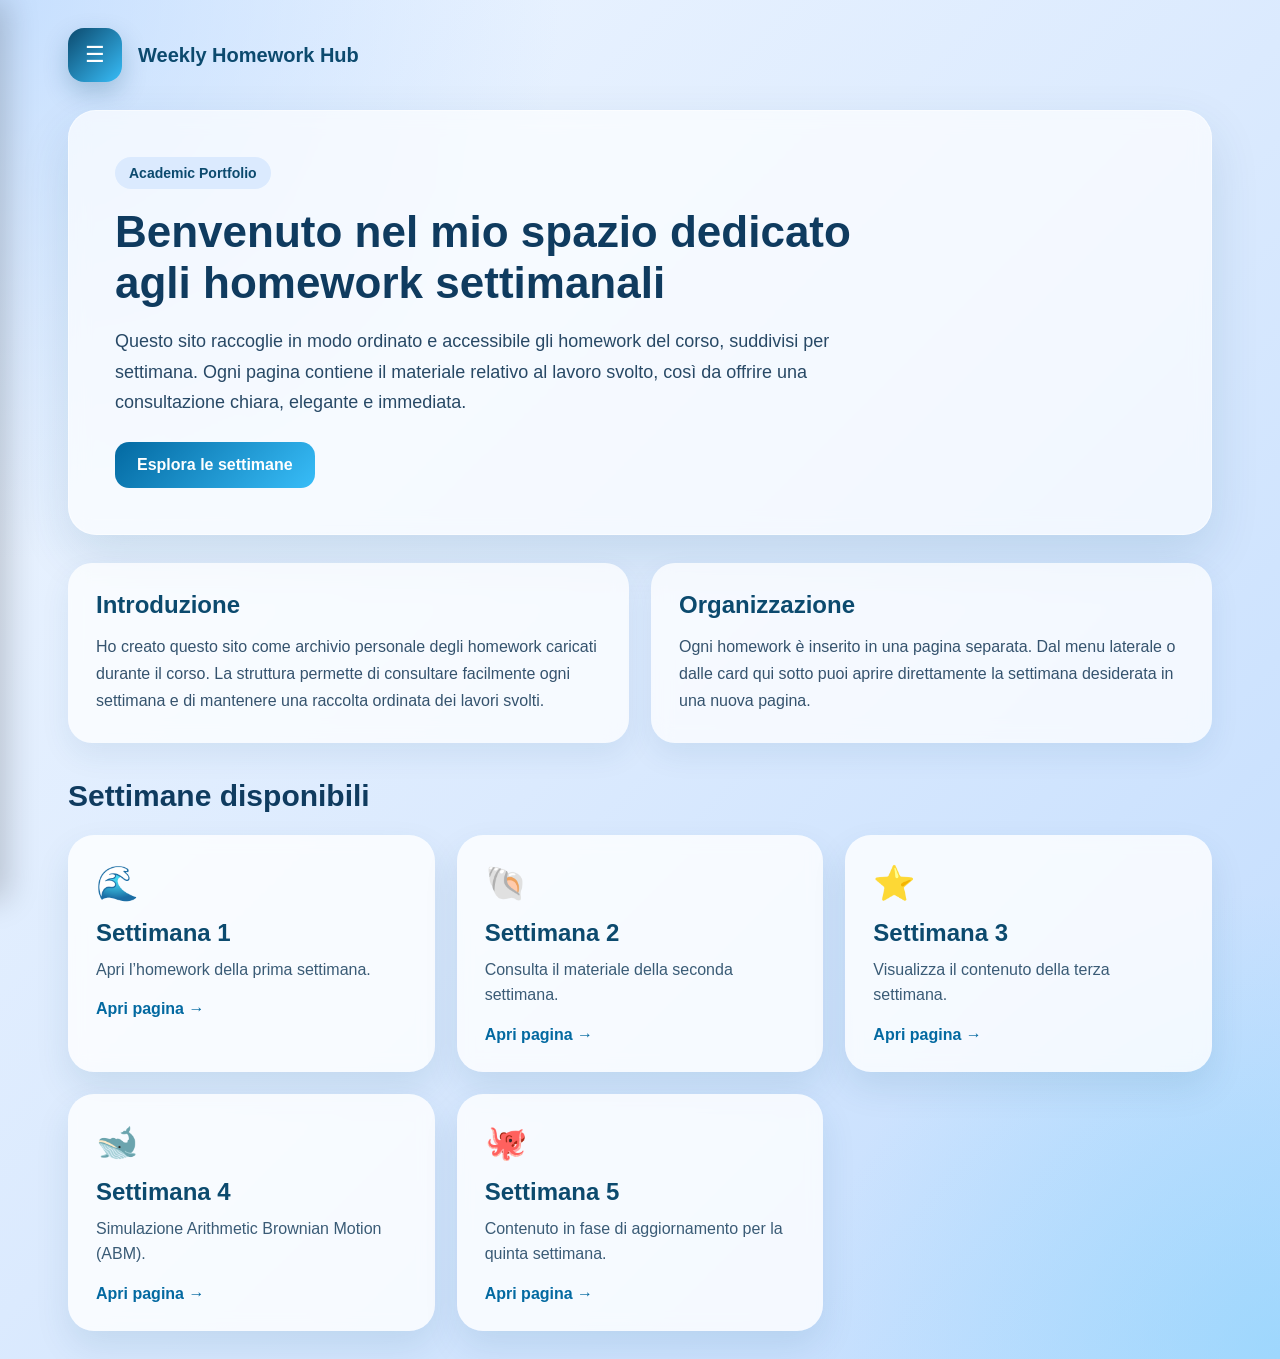
==== commit a1c357f7: "Update index.html" ====
--- a/index.html
+++ b/index.html
@@ -23,6 +23,7 @@
       <a href="settimane/settimana2.html" target="_blank">🐚 Settimana 2</a>
       <a href="settimane/settimana3.html" target="_blank">⭐ Settimana 3</a>
       <a href="settimane/settimana4.html" target="_blank">🐋 Settimana 4</a>
+      <a href="settimane/settimana5.html" target="_blank">🐙 Settimana 5</a>
     </nav>
   </aside>
 
@@ -93,6 +94,14 @@
           <p>Simulazione Arithmetic Brownian Motion (ABM).</p>
           <span>Apri pagina →</span>
         </a>
+
+        <a class="week-card" href="settimane/settimana5.html" target="_blank">
+          <div class="week-icon">🐙</div>
+          <h3>Settimana 5</h3>
+          <p>Contenuto in fase di aggiornamento per la quinta settimana.</p>
+          <span>Apri pagina →</span>
+        </a>
+
       </div>
     </section>
   </main>
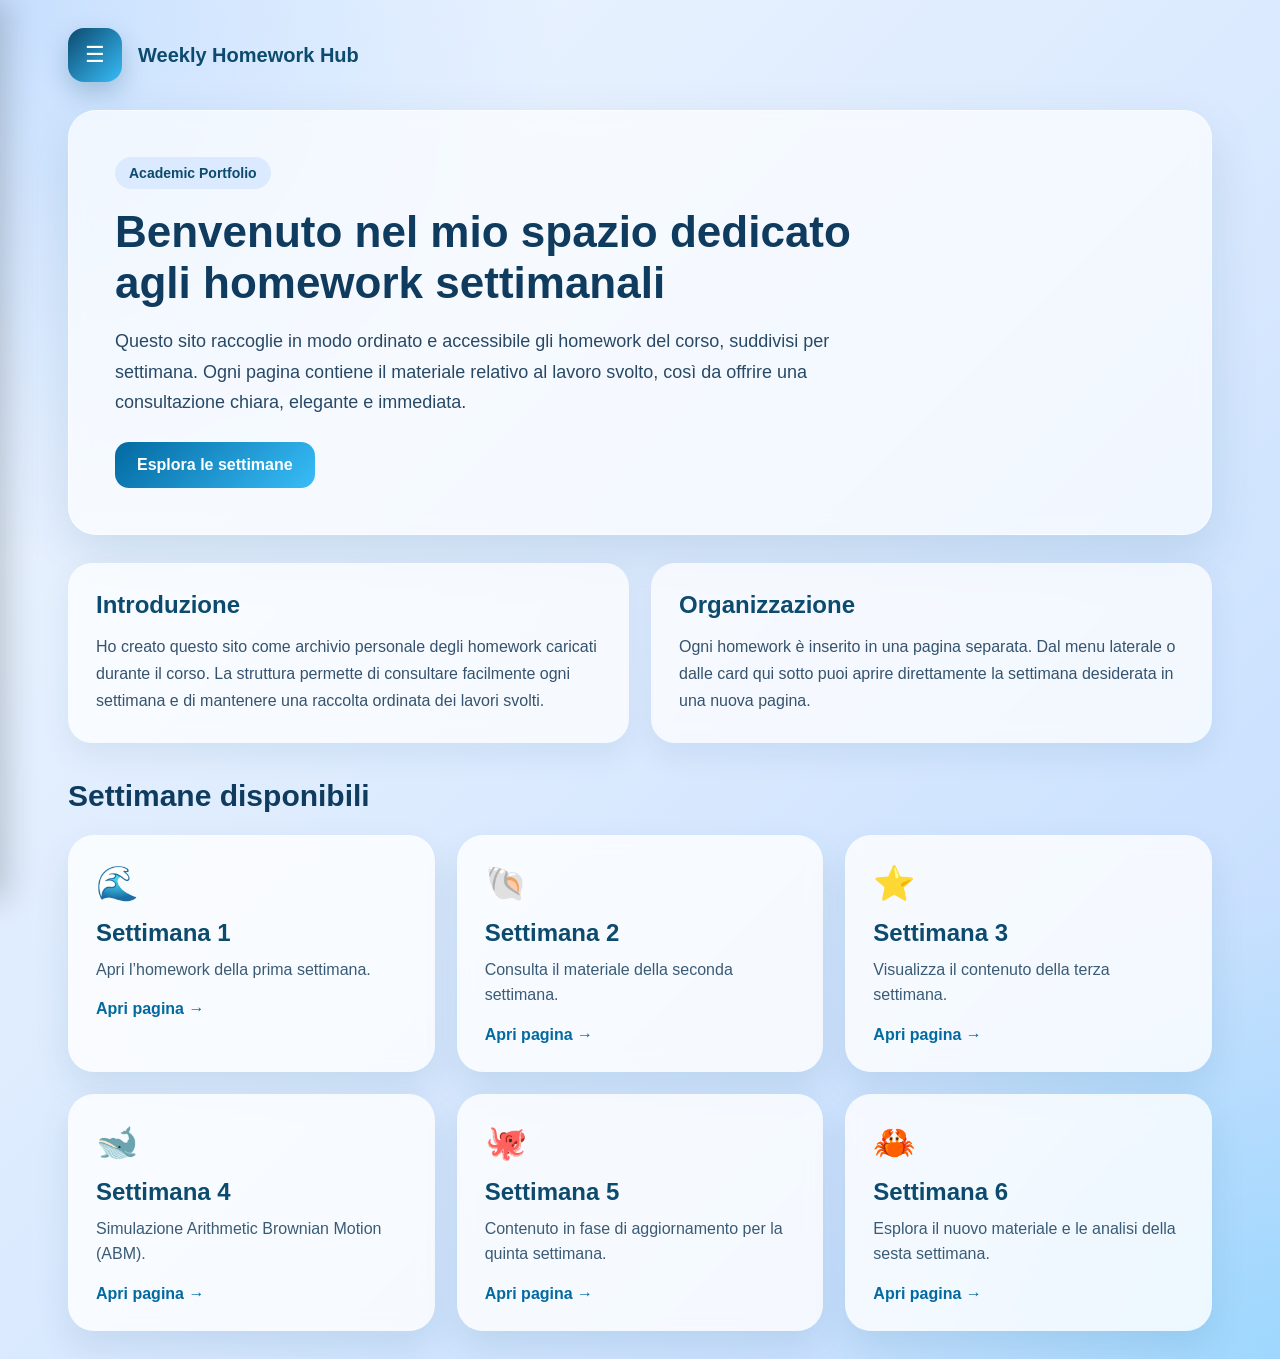
==== commit 3c270a75: "Update index.html" ====
--- a/index.html
+++ b/index.html
@@ -24,6 +24,7 @@
       <a href="settimane/settimana3.html" target="_blank">⭐ Settimana 3</a>
       <a href="settimane/settimana4.html" target="_blank">🐋 Settimana 4</a>
       <a href="settimane/settimana5.html" target="_blank">🐙 Settimana 5</a>
+      <a href="settimane/settimana6.html" target="_blank">🦀 Settimana 6</a>
     </nav>
   </aside>
 
@@ -102,6 +103,13 @@
           <span>Apri pagina →</span>
         </a>
 
+        <a class="week-card" href="settimane/settimana6.html" target="_blank">
+          <div class="week-icon">🦀</div>
+          <h3>Settimana 6</h3>
+          <p>Esplora il nuovo materiale e le analisi della sesta settimana.</p>
+          <span>Apri pagina →</span>
+        </a>
+
       </div>
     </section>
   </main>
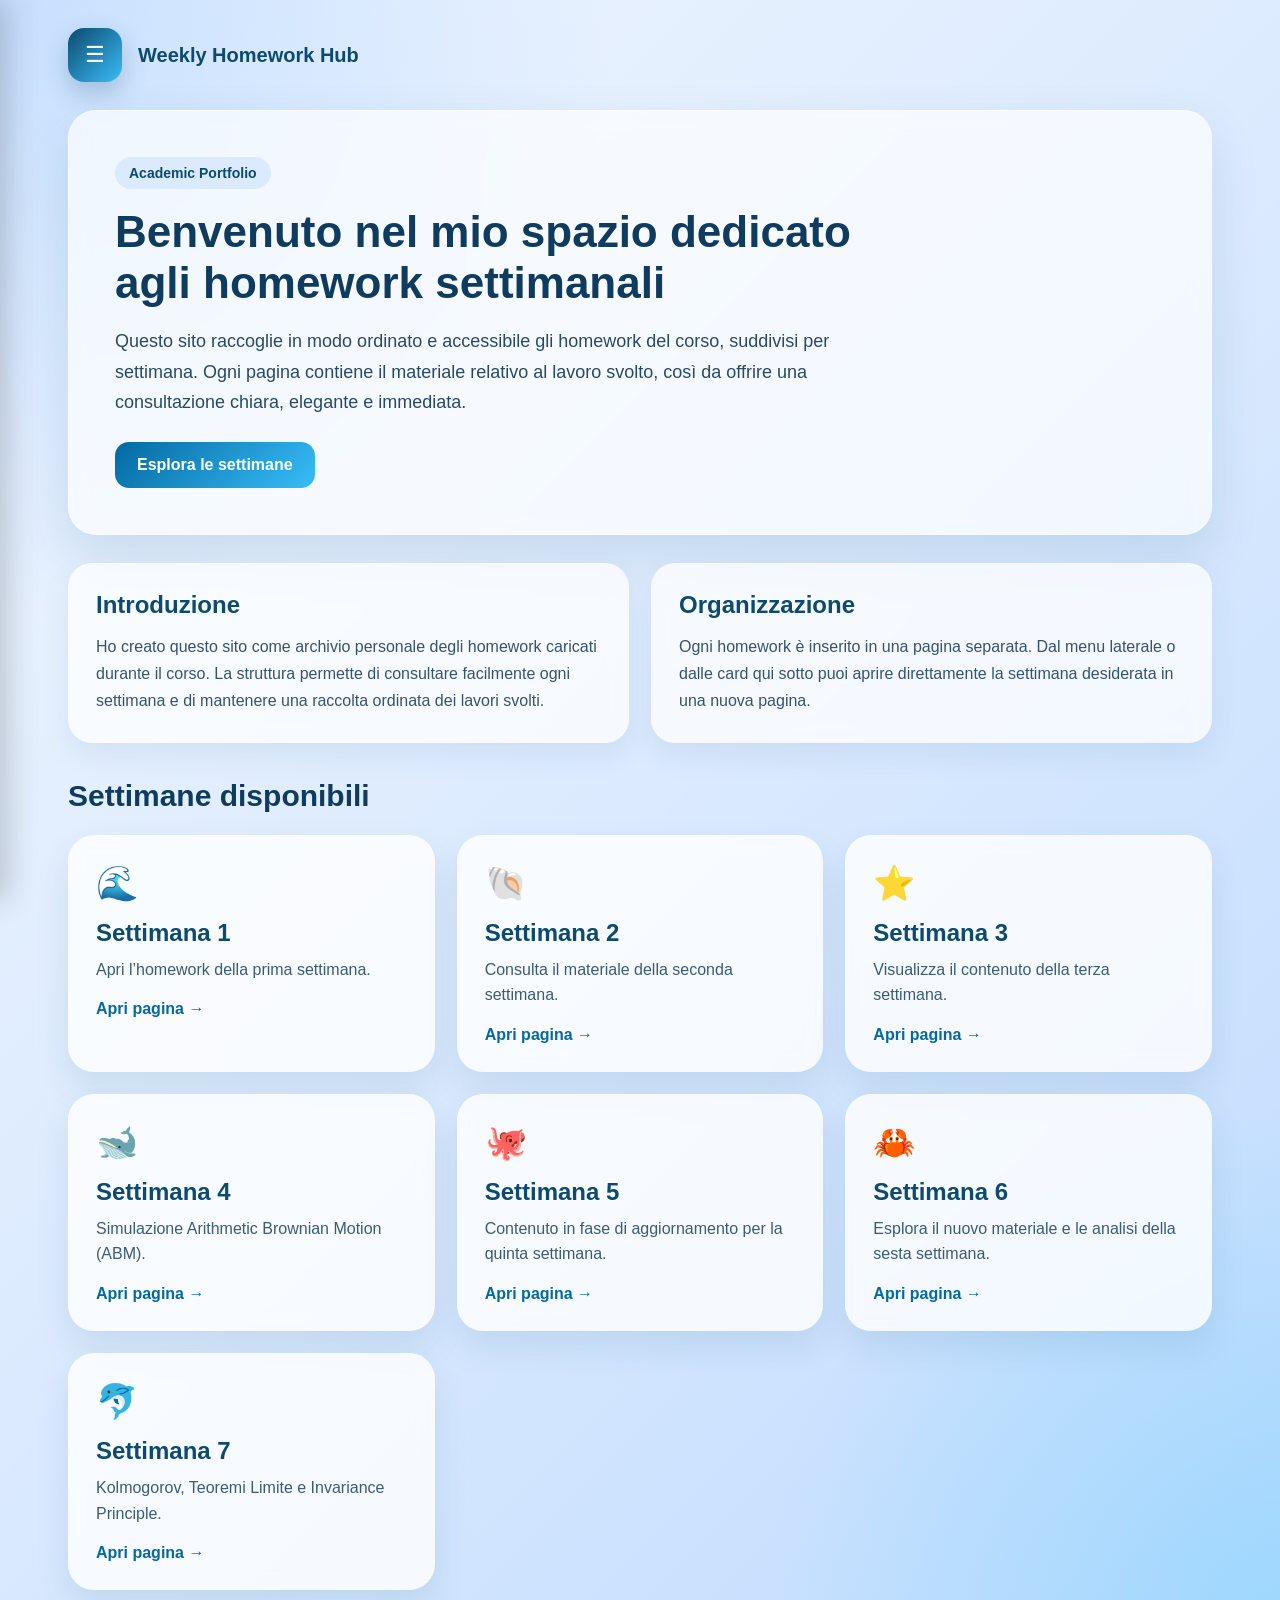
==== commit 824bdc0b: "Update index.html" ====
--- a/index.html
+++ b/index.html
@@ -25,6 +25,7 @@
       <a href="settimane/settimana4.html" target="_blank">🐋 Settimana 4</a>
       <a href="settimane/settimana5.html" target="_blank">🐙 Settimana 5</a>
       <a href="settimane/settimana6.html" target="_blank">🦀 Settimana 6</a>
+      <a href="settimane/settimana7.html" target="_blank">🐬 Settimana 7</a>
     </nav>
   </aside>
 
@@ -110,6 +111,13 @@
           <span>Apri pagina →</span>
         </a>
 
+        <a class="week-card" href="settimane/settimana7.html" target="_blank">
+          <div class="week-icon">🐬</div>
+          <h3>Settimana 7</h3>
+          <p>Kolmogorov, Teoremi Limite e Invariance Principle.</p>
+          <span>Apri pagina →</span>
+        </a>
+
       </div>
     </section>
   </main>
@@ -125,3 +133,4 @@
   </script>
 </body>
 </html>
+
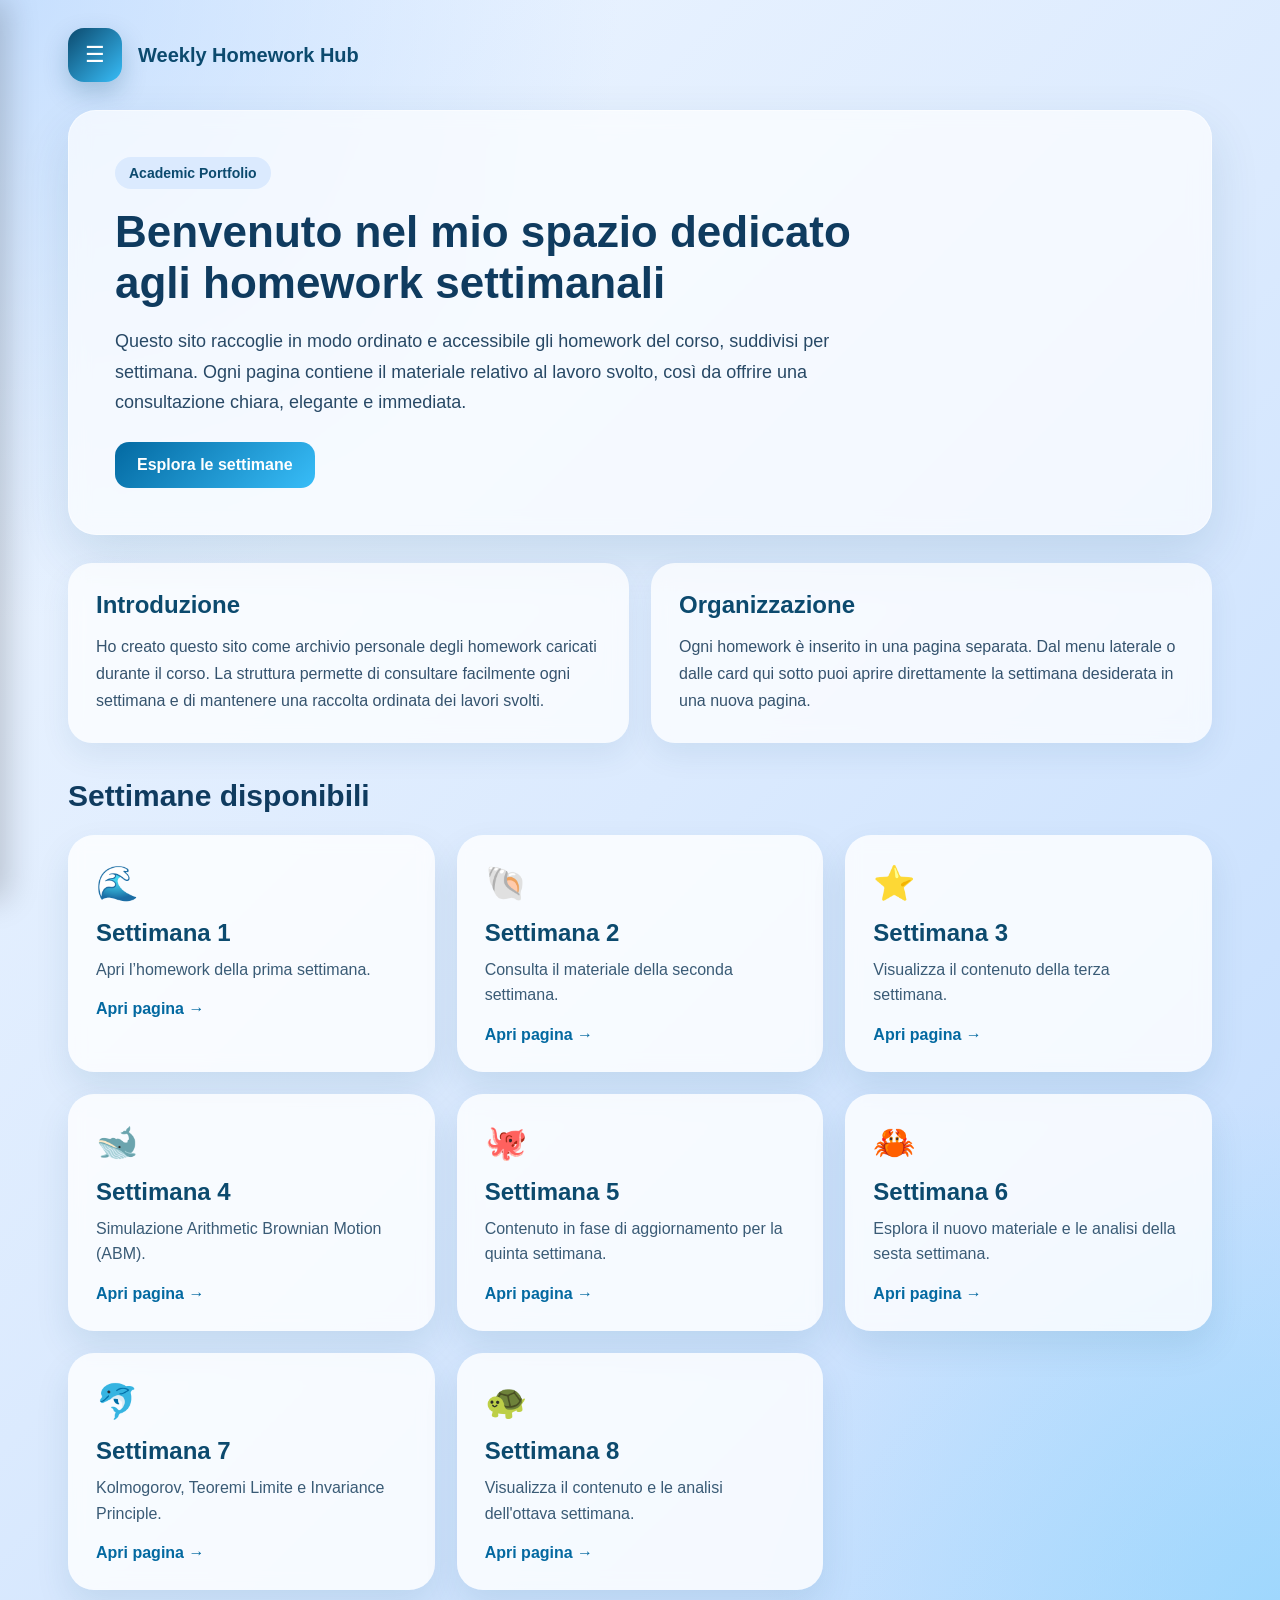
==== commit 9cbd990c: "Update index.html" ====
--- a/index.html
+++ b/index.html
@@ -26,6 +26,7 @@
       <a href="settimane/settimana5.html" target="_blank">🐙 Settimana 5</a>
       <a href="settimane/settimana6.html" target="_blank">🦀 Settimana 6</a>
       <a href="settimane/settimana7.html" target="_blank">🐬 Settimana 7</a>
+      <a href="settimane/settimana8.html" target="_blank">🐢 Settimana 8</a>
     </nav>
   </aside>
 
@@ -118,6 +119,13 @@
           <span>Apri pagina →</span>
         </a>
 
+        <a class="week-card" href="settimane/settimana8.html" target="_blank">
+          <div class="week-icon">🐢</div>
+          <h3>Settimana 8</h3>
+          <p>Visualizza il contenuto e le analisi dell'ottava settimana.</p>
+          <span>Apri pagina →</span>
+        </a>
+
       </div>
     </section>
   </main>
